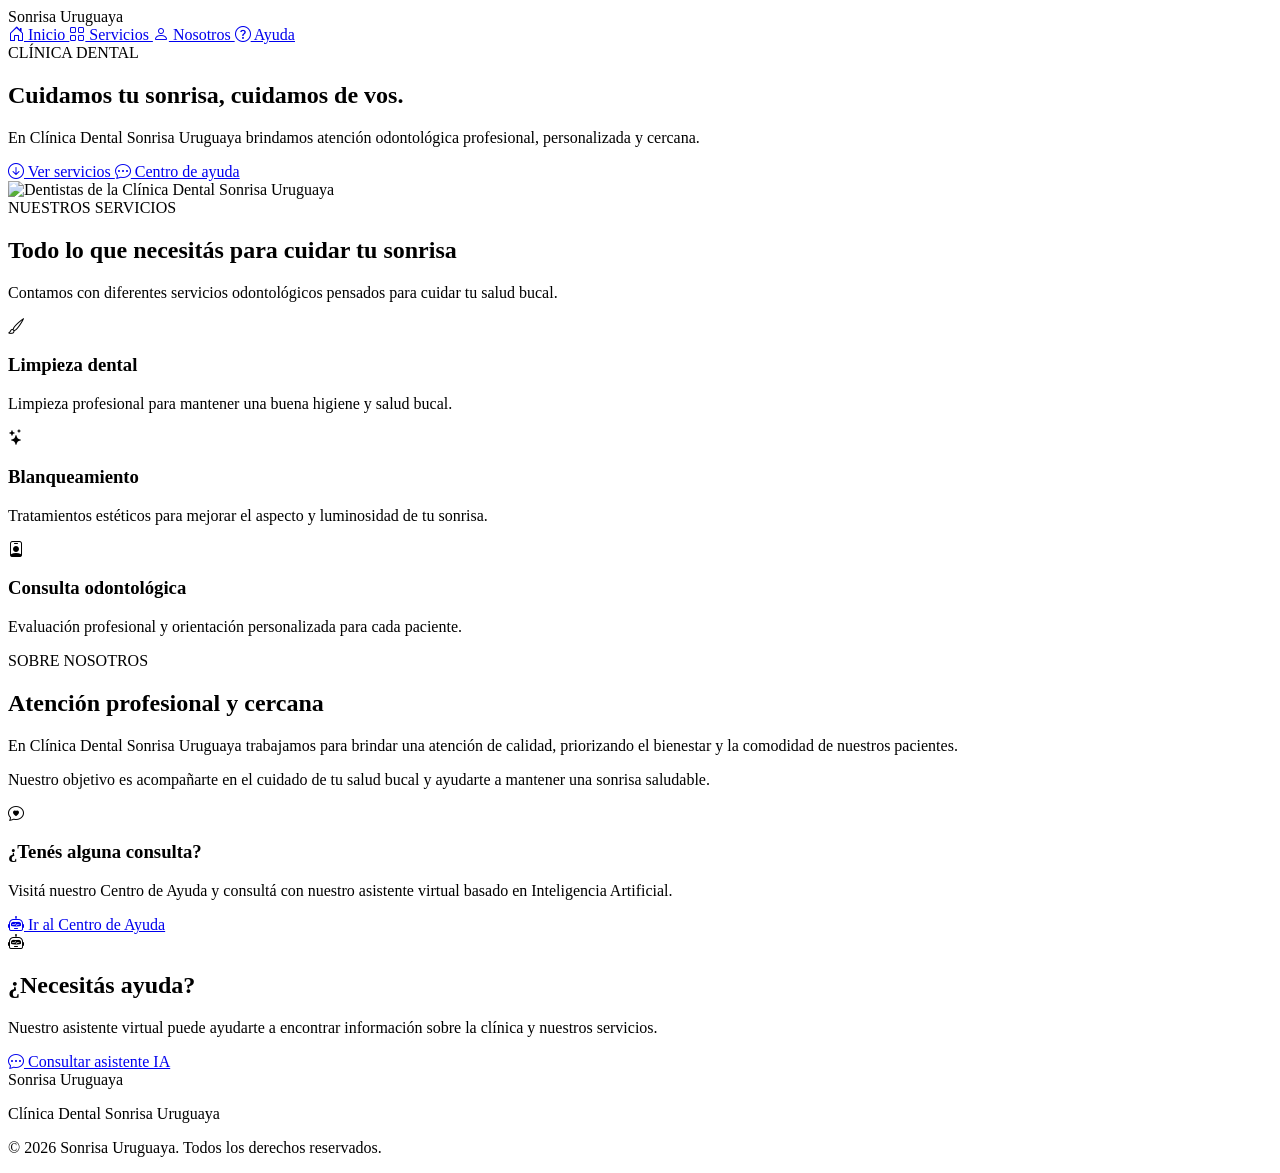
==== index.html @ 903807a9 "Add files via upload" ====
<!DOCTYPE html>

<html lang="es">
<head>
<meta charset="UTF-8">
<meta name="viewport" content="width=device-width, initial-scale=1.0">
<title>Clínica Dental Sonrisa Uruguaya</title>
<link rel="stylesheet" href="https://cdn.jsdelivr.net/npm/bootstrap-icons@1.11.3/font/bootstrap-icons.min.css">
<link rel="stylesheet" href="css/estilos.css">
</head>
<body>

<header class="header">
<div class="contenedor nav">
<div class="logo">
<i class="bi bi-tooth"></i>
<span>Sonrisa Uruguaya</span>
</div>

<nav>
<a href="index.html">
<i class="bi bi-house-door"></i>
Inicio
</a>

<a href="#servicios">
<i class="bi bi-grid"></i>
Servicios
</a>

<a href="#nosotros">
<i class="bi bi-person"></i>
Nosotros
</a>

<a href="ayuda.html">
<i class="bi bi-question-circle"></i>
Ayuda
</a>
</nav>
</div>
</header>

<main>

<section class="hero">
<div class="contenedor hero-contenido">

<div class="hero-texto">
<span class="etiqueta">CLÍNICA DENTAL</span>

<h1>Cuidamos tu sonrisa, <span>cuidamos de vos.</span></h1>

<p>En Clínica Dental Sonrisa Uruguaya brindamos atención odontológica profesional, personalizada y cercana.</p>

<div class="botones">
<a href="#servicios" class="boton principal">
<i class="bi bi-arrow-down-circle"></i>
Ver servicios
</a>

<a href="ayuda.html" class="boton secundario">
<i class="bi bi-chat-dots"></i>
Centro de ayuda
</a>
</div>
</div>

<div class="hero-imagen">
<img src="img/imagenDental.jpg" alt="Dentistas de la Clínica Dental Sonrisa Uruguaya">
</div>

</div>
</section>

<section id="servicios" class="seccion">
<div class="contenedor">

<div class="titulo-seccion">
<span class="etiqueta">NUESTROS SERVICIOS</span>

<h2>Todo lo que necesitás para cuidar tu sonrisa</h2>

<p>Contamos con diferentes servicios odontológicos pensados para cuidar tu salud bucal.</p>
</div>

<div class="tarjetas">

<article class="tarjeta">
<div class="icono">
<i class="bi bi-brush"></i>
</div>

<h3>Limpieza dental</h3>

<p>Limpieza profesional para mantener una buena higiene y salud bucal.</p>
</article>

<article class="tarjeta">
<div class="icono">
<i class="bi bi-stars"></i>
</div>

<h3>Blanqueamiento</h3>

<p>Tratamientos estéticos para mejorar el aspecto y luminosidad de tu sonrisa.</p>
</article>

<article class="tarjeta">
<div class="icono">
<i class="bi bi-person-badge"></i>
</div>

<h3>Consulta odontológica</h3>

<p>Evaluación profesional y orientación personalizada para cada paciente.</p>
</article>

</div>
</div>
</section>

<section id="nosotros" class="seccion nosotros">
<div class="contenedor nosotros-contenido">

<div>
<span class="etiqueta">SOBRE NOSOTROS</span>

<h2>Atención profesional y cercana</h2>

<p>En Clínica Dental Sonrisa Uruguaya trabajamos para brindar una atención de calidad, priorizando el bienestar y la comodidad de nuestros pacientes.</p>

<p>Nuestro objetivo es acompañarte en el cuidado de tu salud bucal y ayudarte a mantener una sonrisa saludable.</p>
</div>

<div class="info-box">

<div class="info-icon">
<i class="bi bi-chat-heart"></i>
</div>

<h3>¿Tenés alguna consulta?</h3>

<p>Visitá nuestro Centro de Ayuda y consultá con nuestro asistente virtual basado en Inteligencia Artificial.</p>

<a href="ayuda.html" class="boton principal">
<i class="bi bi-robot"></i>
Ir al Centro de Ayuda
</a>

</div>

</div>
</section>

<section class="cta">
<div class="contenedor">

<i class="bi bi-robot cta-icon"></i>

<h2>¿Necesitás ayuda?</h2>

<p>Nuestro asistente virtual puede ayudarte a encontrar información sobre la clínica y nuestros servicios.</p>

<a href="ayuda.html" class="boton blanco">
<i class="bi bi-chat-dots"></i>
Consultar asistente IA
</a>

</div>
</section>

</main>

<footer class="footer">
<div class="contenedor">

<div class="logo">
<i class="bi bi-tooth"></i>
<span>Sonrisa Uruguaya</span>
</div>

<p>Clínica Dental Sonrisa Uruguaya</p>

<p class="copyright">© 2026 Sonrisa Uruguaya. Todos los derechos reservados.</p>

</div>
</footer>

</body>
</html>
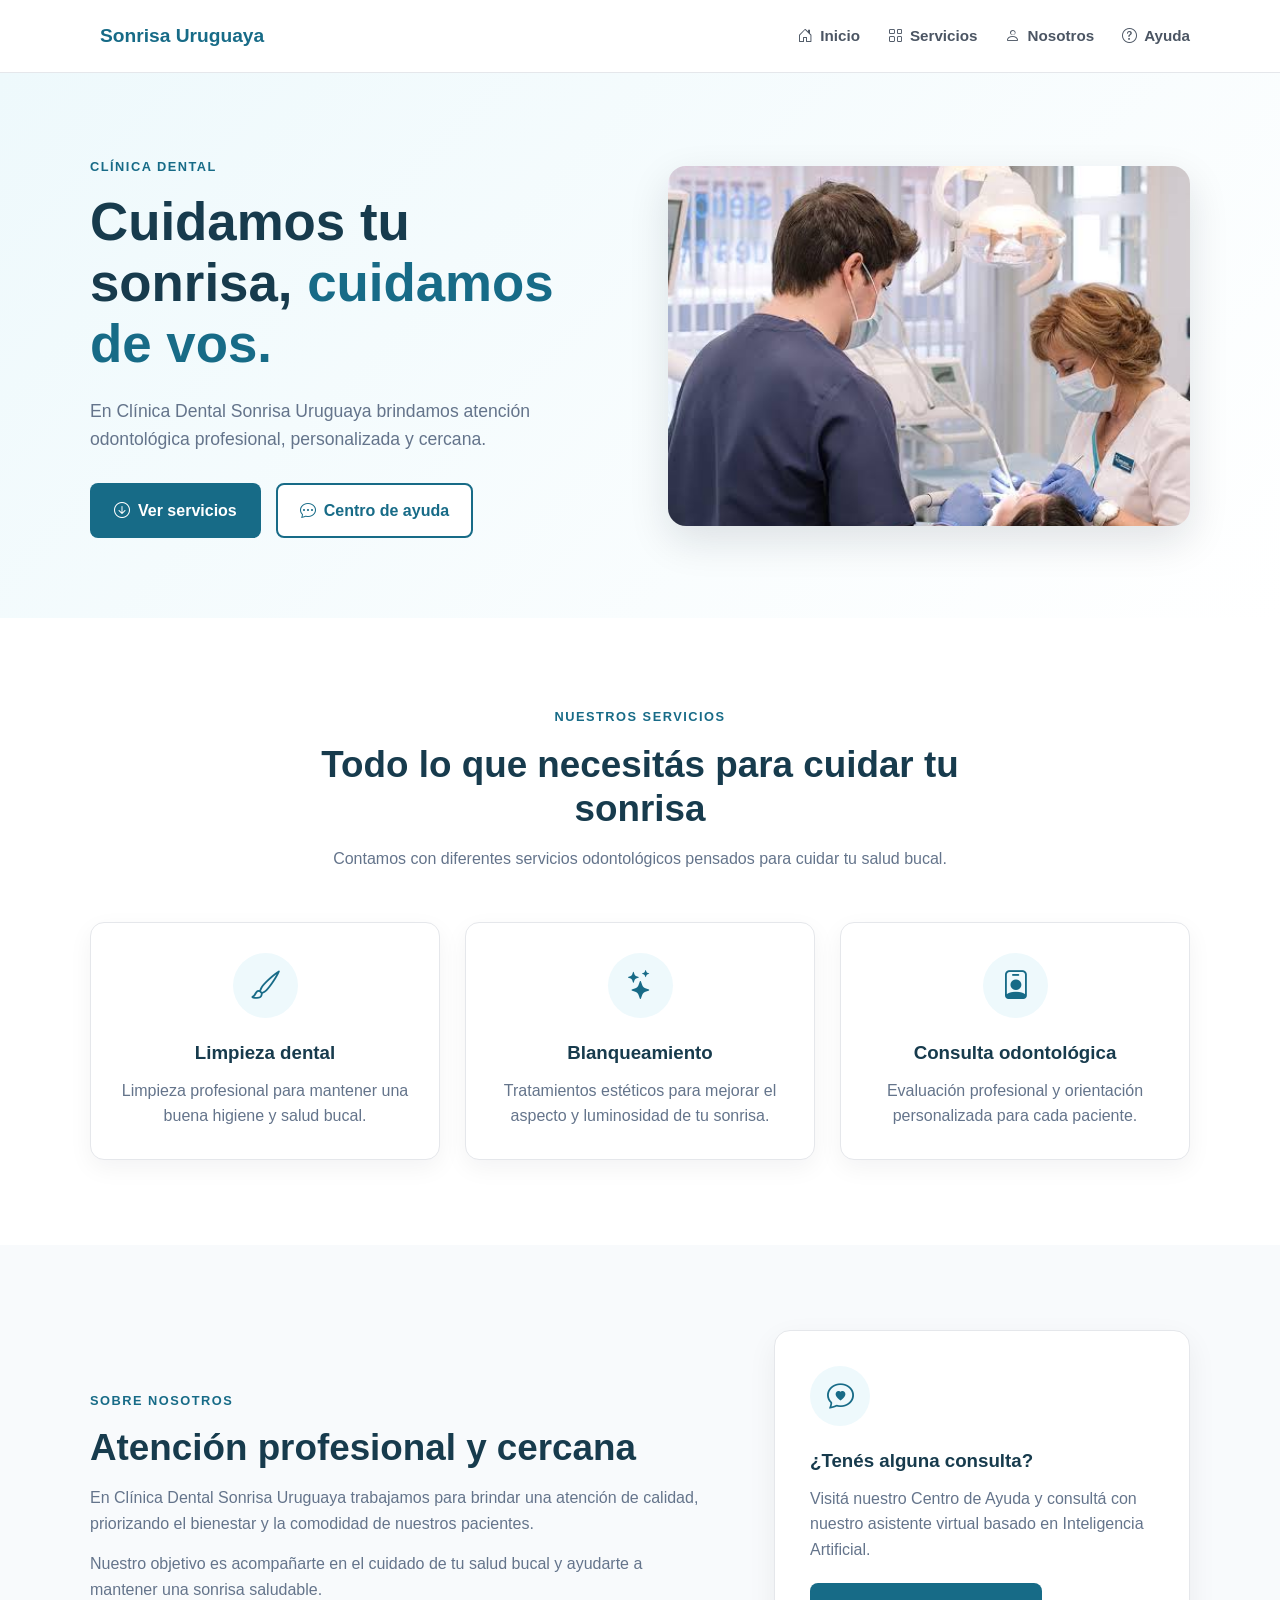
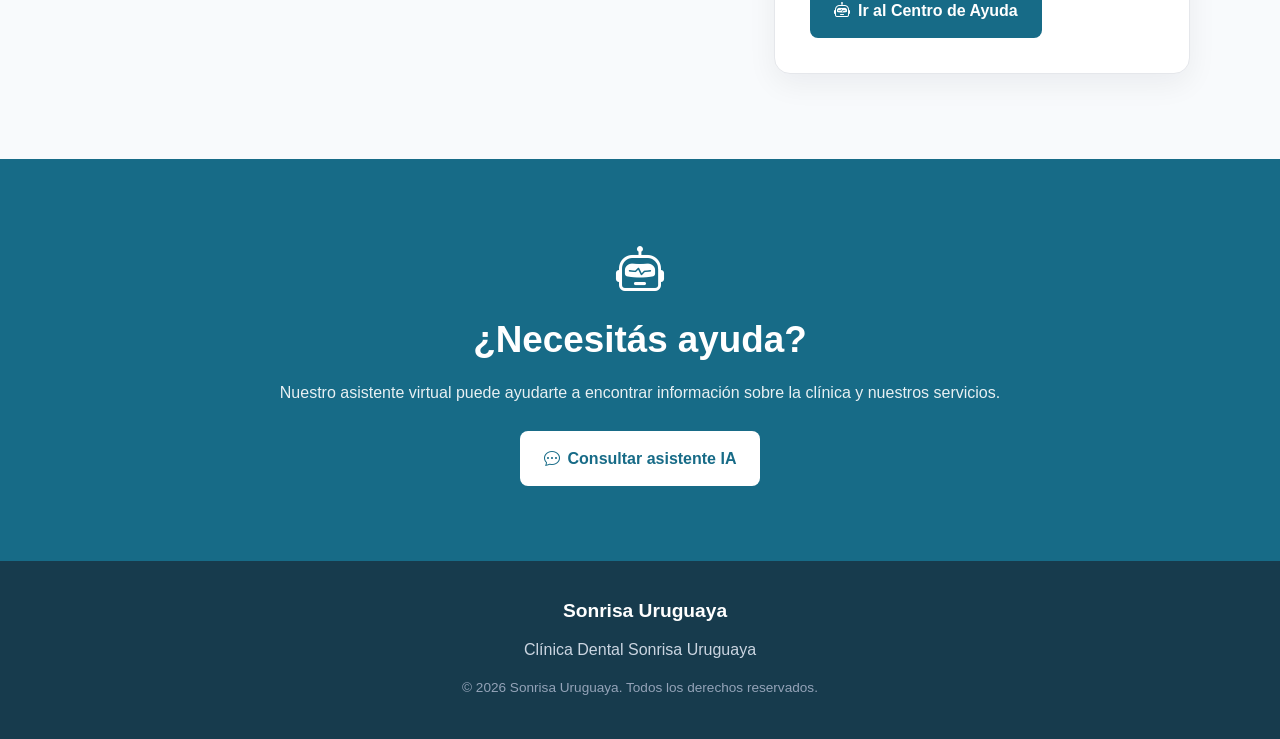
==== commit 32b9b73b: "subo nuevamente" ====
--- a/index.html
+++ b/index.html
@@ -1,191 +1,210 @@
-<!DOCTYPE html>
+<!doctype html>
 
 <html lang="es">
-<head>
-<meta charset="UTF-8">
-<meta name="viewport" content="width=device-width, initial-scale=1.0">
-<title>Clínica Dental Sonrisa Uruguaya</title>
-<link rel="stylesheet" href="https://cdn.jsdelivr.net/npm/bootstrap-icons@1.11.3/font/bootstrap-icons.min.css">
-<link rel="stylesheet" href="css/estilos.css">
-</head>
-<body>
-
-<header class="header">
-<div class="contenedor nav">
-<div class="logo">
-<i class="bi bi-tooth"></i>
-<span>Sonrisa Uruguaya</span>
-</div>
-
-<nav>
-<a href="index.html">
-<i class="bi bi-house-door"></i>
-Inicio
-</a>
-
-<a href="#servicios">
-<i class="bi bi-grid"></i>
-Servicios
-</a>
-
-<a href="#nosotros">
-<i class="bi bi-person"></i>
-Nosotros
-</a>
-
-<a href="ayuda.html">
-<i class="bi bi-question-circle"></i>
-Ayuda
-</a>
-</nav>
-</div>
-</header>
-
-<main>
-
-<section class="hero">
-<div class="contenedor hero-contenido">
-
-<div class="hero-texto">
-<span class="etiqueta">CLÍNICA DENTAL</span>
-
-<h1>Cuidamos tu sonrisa, <span>cuidamos de vos.</span></h1>
-
-<p>En Clínica Dental Sonrisa Uruguaya brindamos atención odontológica profesional, personalizada y cercana.</p>
-
-<div class="botones">
-<a href="#servicios" class="boton principal">
-<i class="bi bi-arrow-down-circle"></i>
-Ver servicios
-</a>
-
-<a href="ayuda.html" class="boton secundario">
-<i class="bi bi-chat-dots"></i>
-Centro de ayuda
-</a>
-</div>
-</div>
-
-<div class="hero-imagen">
-<img src="img/imagenDental.jpg" alt="Dentistas de la Clínica Dental Sonrisa Uruguaya">
-</div>
-
-</div>
-</section>
-
-<section id="servicios" class="seccion">
-<div class="contenedor">
-
-<div class="titulo-seccion">
-<span class="etiqueta">NUESTROS SERVICIOS</span>
-
-<h2>Todo lo que necesitás para cuidar tu sonrisa</h2>
-
-<p>Contamos con diferentes servicios odontológicos pensados para cuidar tu salud bucal.</p>
-</div>
-
-<div class="tarjetas">
-
-<article class="tarjeta">
-<div class="icono">
-<i class="bi bi-brush"></i>
-</div>
-
-<h3>Limpieza dental</h3>
-
-<p>Limpieza profesional para mantener una buena higiene y salud bucal.</p>
-</article>
-
-<article class="tarjeta">
-<div class="icono">
-<i class="bi bi-stars"></i>
-</div>
-
-<h3>Blanqueamiento</h3>
-
-<p>Tratamientos estéticos para mejorar el aspecto y luminosidad de tu sonrisa.</p>
-</article>
-
-<article class="tarjeta">
-<div class="icono">
-<i class="bi bi-person-badge"></i>
-</div>
-
-<h3>Consulta odontológica</h3>
-
-<p>Evaluación profesional y orientación personalizada para cada paciente.</p>
-</article>
-
-</div>
-</div>
-</section>
-
-<section id="nosotros" class="seccion nosotros">
-<div class="contenedor nosotros-contenido">
-
-<div>
-<span class="etiqueta">SOBRE NOSOTROS</span>
-
-<h2>Atención profesional y cercana</h2>
-
-<p>En Clínica Dental Sonrisa Uruguaya trabajamos para brindar una atención de calidad, priorizando el bienestar y la comodidad de nuestros pacientes.</p>
-
-<p>Nuestro objetivo es acompañarte en el cuidado de tu salud bucal y ayudarte a mantener una sonrisa saludable.</p>
-</div>
-
-<div class="info-box">
-
-<div class="info-icon">
-<i class="bi bi-chat-heart"></i>
-</div>
-
-<h3>¿Tenés alguna consulta?</h3>
-
-<p>Visitá nuestro Centro de Ayuda y consultá con nuestro asistente virtual basado en Inteligencia Artificial.</p>
-
-<a href="ayuda.html" class="boton principal">
-<i class="bi bi-robot"></i>
-Ir al Centro de Ayuda
-</a>
-
-</div>
-
-</div>
-</section>
-
-<section class="cta">
-<div class="contenedor">
-
-<i class="bi bi-robot cta-icon"></i>
-
-<h2>¿Necesitás ayuda?</h2>
-
-<p>Nuestro asistente virtual puede ayudarte a encontrar información sobre la clínica y nuestros servicios.</p>
-
-<a href="ayuda.html" class="boton blanco">
-<i class="bi bi-chat-dots"></i>
-Consultar asistente IA
-</a>
-
-</div>
-</section>
-
-</main>
-
-<footer class="footer">
-<div class="contenedor">
-
-<div class="logo">
-<i class="bi bi-tooth"></i>
-<span>Sonrisa Uruguaya</span>
-</div>
-
-<p>Clínica Dental Sonrisa Uruguaya</p>
-
-<p class="copyright">© 2026 Sonrisa Uruguaya. Todos los derechos reservados.</p>
-
-</div>
-</footer>
-
-</body>
+  <head>
+    <meta charset="UTF-8" />
+    <meta name="viewport" content="width=device-width, initial-scale=1.0" />
+    <title>Clínica Dental Sonrisa Uruguaya</title>
+    <link
+      rel="stylesheet"
+      href="https://cdn.jsdelivr.net/npm/bootstrap-icons@1.11.3/font/bootstrap-icons.min.css"
+    />
+    <link rel="stylesheet" href="css/estilos.css" />
+  </head>
+  <body>
+    <header class="header">
+      <div class="contenedor nav">
+        <div class="logo">
+          <i class="bi bi-tooth"></i>
+          <span>Sonrisa Uruguaya</span>
+        </div>
+
+        <nav>
+          <a href="index.html">
+            <i class="bi bi-house-door"></i>
+            Inicio
+          </a>
+
+          <a href="#servicios">
+            <i class="bi bi-grid"></i>
+            Servicios
+          </a>
+
+          <a href="#nosotros">
+            <i class="bi bi-person"></i>
+            Nosotros
+          </a>
+
+          <a href="ayuda.html">
+            <i class="bi bi-question-circle"></i>
+            Ayuda
+          </a>
+        </nav>
+      </div>
+    </header>
+
+    <main>
+      <section class="hero">
+        <div class="contenedor hero-contenido">
+          <div class="hero-texto">
+            <span class="etiqueta">CLÍNICA DENTAL</span>
+
+            <h1>Cuidamos tu sonrisa, <span>cuidamos de vos.</span></h1>
+
+            <p>
+              En Clínica Dental Sonrisa Uruguaya brindamos atención odontológica
+              profesional, personalizada y cercana.
+            </p>
+
+            <div class="botones">
+              <a href="#servicios" class="boton principal">
+                <i class="bi bi-arrow-down-circle"></i>
+                Ver servicios
+              </a>
+
+              <a href="ayuda.html" class="boton secundario">
+                <i class="bi bi-chat-dots"></i>
+                Centro de ayuda
+              </a>
+            </div>
+          </div>
+
+          <div class="hero-imagen">
+            <img
+              src="img/imagenDental.jpg"
+              alt="Dentistas de la Clínica Dental Sonrisa Uruguaya"
+            />
+          </div>
+        </div>
+      </section>
+
+      <section id="servicios" class="seccion">
+        <div class="contenedor">
+          <div class="titulo-seccion">
+            <span class="etiqueta">NUESTROS SERVICIOS</span>
+
+            <h2>Todo lo que necesitás para cuidar tu sonrisa</h2>
+
+            <p>
+              Contamos con diferentes servicios odontológicos pensados para
+              cuidar tu salud bucal.
+            </p>
+          </div>
+
+          <div class="tarjetas">
+            <article class="tarjeta">
+              <div class="icono">
+                <i class="bi bi-brush"></i>
+              </div>
+
+              <h3>Limpieza dental</h3>
+
+              <p>
+                Limpieza profesional para mantener una buena higiene y salud
+                bucal.
+              </p>
+            </article>
+
+            <article class="tarjeta">
+              <div class="icono">
+                <i class="bi bi-stars"></i>
+              </div>
+
+              <h3>Blanqueamiento</h3>
+
+              <p>
+                Tratamientos estéticos para mejorar el aspecto y luminosidad de
+                tu sonrisa.
+              </p>
+            </article>
+
+            <article class="tarjeta">
+              <div class="icono">
+                <i class="bi bi-person-badge"></i>
+              </div>
+
+              <h3>Consulta odontológica</h3>
+
+              <p>
+                Evaluación profesional y orientación personalizada para cada
+                paciente.
+              </p>
+            </article>
+          </div>
+        </div>
+      </section>
+
+      <section id="nosotros" class="seccion nosotros">
+        <div class="contenedor nosotros-contenido">
+          <div>
+            <span class="etiqueta">SOBRE NOSOTROS</span>
+
+            <h2>Atención profesional y cercana</h2>
+
+            <p>
+              En Clínica Dental Sonrisa Uruguaya trabajamos para brindar una
+              atención de calidad, priorizando el bienestar y la comodidad de
+              nuestros pacientes.
+            </p>
+
+            <p>
+              Nuestro objetivo es acompañarte en el cuidado de tu salud bucal y
+              ayudarte a mantener una sonrisa saludable.
+            </p>
+          </div>
+
+          <div class="info-box">
+            <div class="info-icon">
+              <i class="bi bi-chat-heart"></i>
+            </div>
+
+            <h3>¿Tenés alguna consulta?</h3>
+
+            <p>
+              Visitá nuestro Centro de Ayuda y consultá con nuestro asistente
+              virtual basado en Inteligencia Artificial.
+            </p>
+
+            <a href="ayuda.html" class="boton principal">
+              <i class="bi bi-robot"></i>
+              Ir al Centro de Ayuda
+            </a>
+          </div>
+        </div>
+      </section>
+
+      <section class="cta">
+        <div class="contenedor">
+          <i class="bi bi-robot cta-icon"></i>
+
+          <h2>¿Necesitás ayuda?</h2>
+
+          <p>
+            Nuestro asistente virtual puede ayudarte a encontrar información
+            sobre la clínica y nuestros servicios.
+          </p>
+
+          <a href="ayuda.html" class="boton blanco">
+            <i class="bi bi-chat-dots"></i>
+            Consultar asistente IA
+          </a>
+        </div>
+      </section>
+    </main>
+
+    <footer class="footer">
+      <div class="contenedor">
+        <div class="logo">
+          <i class="bi bi-tooth"></i>
+          <span>Sonrisa Uruguaya</span>
+        </div>
+
+        <p>Clínica Dental Sonrisa Uruguaya</p>
+
+        <p class="copyright">
+          © 2026 Sonrisa Uruguaya. Todos los derechos reservados.
+        </p>
+      </div>
+    </footer>
+  </body>
 </html>
--- a/css/estilos.css
+++ b/css/estilos.css
@@ -0,0 +1,549 @@
+* {
+  margin: 0;
+  padding: 0;
+  box-sizing: border-box;
+  }
+
+html {
+scroll-behavior: smooth;
+}
+
+body {
+font-family: Arial, Helvetica, sans-serif;
+background: #ffffff;
+color: #1f2937;
+line-height: 1.6;
+}
+
+.contenedor {
+width: 90%;
+max-width: 1100px;
+margin: 0 auto;
+}
+
+.header {
+background: #ffffff;
+border-bottom: 1px solid #e5e7eb;
+position: sticky;
+top: 0;
+z-index: 1000;
+}
+
+.nav {
+min-height: 72px;
+display: flex;
+align-items: center;
+justify-content: space-between;
+gap: 30px;
+}
+
+.logo {
+display: flex;
+align-items: center;
+gap: 10px;
+color: #176b87;
+font-size: 1.2rem;
+font-weight: 700;
+}
+
+.logo i {
+font-size: 1.7rem;
+}
+
+.nav nav {
+display: flex;
+align-items: center;
+gap: 28px;
+}
+
+.nav a {
+color: #4b5563;
+text-decoration: none;
+font-size: 0.95rem;
+font-weight: 600;
+display: flex;
+align-items: center;
+gap: 7px;
+transition: 0.3s;
+}
+
+.nav a:hover,
+.nav a.activo {
+color: #176b87;
+}
+
+.hero {
+background: linear-gradient(135deg, #eef9fc 0%, #ffffff 100%);
+padding: 80px 0;
+}
+
+.hero-contenido {
+display: grid;
+grid-template-columns: 1fr 1fr;
+align-items: center;
+gap: 55px;
+}
+
+.hero-texto {
+max-width: 600px;
+}
+
+.etiqueta {
+display: inline-block;
+color: #176b87;
+font-size: 0.8rem;
+font-weight: 700;
+letter-spacing: 1.5px;
+margin-bottom: 15px;
+}
+
+.hero h1 {
+font-size: 3.3rem;
+line-height: 1.15;
+color: #173b4d;
+margin-bottom: 22px;
+}
+
+.hero h1 span {
+color: #176b87;
+}
+
+.hero p {
+max-width: 600px;
+font-size: 1.1rem;
+color: #64748b;
+margin-bottom: 30px;
+}
+
+.hero-imagen {
+width: 100%;
+height: 360px;
+overflow: hidden;
+border-radius: 18px;
+box-shadow: 0 15px 40px rgba(15, 23, 42, 0.12);
+}
+
+.hero-imagen img {
+width: 100%;
+height: 100%;
+object-fit: cover;
+display: block;
+}
+
+.botones {
+display: flex;
+flex-wrap: wrap;
+gap: 15px;
+}
+
+.boton {
+display: inline-flex;
+align-items: center;
+justify-content: center;
+gap: 8px;
+padding: 13px 22px;
+border-radius: 8px;
+text-decoration: none;
+font-weight: 700;
+transition: 0.3s;
+border: 2px solid transparent;
+}
+
+.boton.principal {
+background: #176b87;
+color: #ffffff;
+}
+
+.boton.principal:hover {
+background: #12566d;
+transform: translateY(-2px);
+}
+
+.boton.secundario {
+background: #ffffff;
+color: #176b87;
+border-color: #176b87;
+}
+
+.boton.secundario:hover {
+background: #eef9fc;
+}
+
+.boton.blanco {
+background: #ffffff;
+color: #176b87;
+}
+
+.seccion {
+padding: 85px 0;
+}
+
+.titulo-seccion {
+text-align: center;
+max-width: 750px;
+margin: 0 auto 50px;
+}
+
+.titulo-seccion h2,
+.nosotros h2,
+.chat-texto h2 {
+color: #173b4d;
+font-size: 2.3rem;
+line-height: 1.2;
+margin-bottom: 15px;
+}
+
+.titulo-seccion p {
+color: #64748b;
+}
+
+.tarjetas {
+display: grid;
+grid-template-columns: repeat(3, 1fr);
+gap: 25px;
+}
+
+.tarjeta {
+background: #ffffff;
+border: 1px solid #e5e7eb;
+border-radius: 14px;
+padding: 30px;
+text-align: center;
+box-shadow: 0 8px 25px rgba(15, 23, 42, 0.05);
+transition: 0.3s;
+}
+
+.tarjeta:hover {
+transform: translateY(-5px);
+box-shadow: 0 15px 35px rgba(15, 23, 42, 0.09);
+}
+
+.tarjeta .icono {
+width: 65px;
+height: 65px;
+margin: 0 auto 20px;
+border-radius: 50%;
+background: #eef9fc;
+color: #176b87;
+display: flex;
+align-items: center;
+justify-content: center;
+}
+
+.tarjeta .icono i {
+font-size: 1.8rem;
+}
+
+.tarjeta h3 {
+color: #173b4d;
+margin-bottom: 10px;
+}
+
+.tarjeta p {
+color: #64748b;
+}
+
+.nosotros {
+background: #f8fafc;
+}
+
+.nosotros-contenido {
+display: grid;
+grid-template-columns: 1.2fr 0.8fr;
+gap: 60px;
+align-items: center;
+}
+
+.nosotros p {
+color: #64748b;
+margin-bottom: 15px;
+}
+
+.info-box {
+background: #ffffff;
+border-radius: 16px;
+padding: 35px;
+border: 1px solid #e5e7eb;
+box-shadow: 0 10px 30px rgba(15, 23, 42, 0.06);
+}
+
+.info-icon {
+width: 60px;
+height: 60px;
+border-radius: 50%;
+background: #eef9fc;
+color: #176b87;
+display: flex;
+align-items: center;
+justify-content: center;
+margin-bottom: 20px;
+}
+
+.info-icon i {
+font-size: 1.7rem;
+}
+
+.info-box h3 {
+color: #173b4d;
+margin-bottom: 10px;
+}
+
+.info-box p {
+color: #64748b;
+margin-bottom: 20px;
+}
+
+.help-hero {
+background: linear-gradient(135deg, #eef9fc 0%, #ffffff 100%);
+text-align: center;
+padding: 75px 0;
+}
+
+.help-icon {
+display: block;
+color: #176b87;
+font-size: 3.5rem;
+margin-bottom: 20px;
+}
+
+.help-hero h1 {
+color: #173b4d;
+font-size: 2.8rem;
+margin-bottom: 15px;
+}
+
+.help-hero p {
+max-width: 700px;
+margin: 0 auto;
+color: #64748b;
+font-size: 1.05rem;
+}
+
+.faq {
+max-width: 850px;
+margin: 0 auto;
+}
+
+.faq details {
+background: #ffffff;
+border: 1px solid #e5e7eb;
+border-radius: 10px;
+margin-bottom: 15px;
+overflow: hidden;
+}
+
+.faq summary {
+cursor: pointer;
+list-style: none;
+padding: 20px 25px;
+color: #173b4d;
+font-weight: 700;
+display: flex;
+align-items: center;
+gap: 12px;
+}
+
+.faq summary::-webkit-details-marker {
+display: none;
+}
+
+.faq summary i {
+color: #176b87;
+font-size: 1.2rem;
+}
+
+.faq details[open] summary i {
+transform: rotate(45deg);
+}
+
+.faq p {
+padding: 0 25px 20px 58px;
+color: #64748b;
+}
+
+.chat-section {
+background: #f8fafc;
+padding: 85px 0;
+}
+
+.chat-contenido {
+display: grid;
+grid-template-columns: 1.2fr 0.8fr;
+gap: 60px;
+align-items: center;
+}
+
+.chat-texto p {
+color: #64748b;
+margin-bottom: 15px;
+}
+
+.chat-beneficios {
+margin-top: 25px;
+display: flex;
+flex-direction: column;
+gap: 12px;
+}
+
+.chat-beneficios div {
+display: flex;
+align-items: center;
+gap: 10px;
+color: #334155;
+font-weight: 600;
+}
+
+.chat-beneficios i {
+color: #176b87;
+}
+
+.chat-card {
+background: #ffffff;
+border-radius: 16px;
+padding: 40px 30px;
+text-align: center;
+border: 1px solid #e5e7eb;
+box-shadow: 0 10px 30px rgba(15, 23, 42, 0.07);
+}
+
+.chat-card-icon {
+width: 75px;
+height: 75px;
+margin: 0 auto 20px;
+border-radius: 50%;
+background: #176b87;
+color: #ffffff;
+display: flex;
+align-items: center;
+justify-content: center;
+}
+
+.chat-card-icon i {
+font-size: 2rem;
+}
+
+.chat-card h3 {
+color: #173b4d;
+margin-bottom: 10px;
+}
+
+.chat-card p {
+color: #64748b;
+margin-bottom: 20px;
+}
+
+.chat-status {
+display: inline-flex;
+align-items: center;
+gap: 7px;
+color: #176b87;
+font-size: 0.9rem;
+font-weight: 700;
+}
+
+.chat-status i {
+font-size: 0.55rem;
+}
+
+.cta {
+background: #176b87;
+color: #ffffff;
+text-align: center;
+padding: 75px 0;
+}
+
+.cta-icon {
+font-size: 3rem;
+margin-bottom: 15px;
+}
+
+.cta h2 {
+font-size: 2.3rem;
+margin-bottom: 10px;
+}
+
+.cta p {
+margin-bottom: 25px;
+opacity: 0.9;
+}
+
+.footer {
+background: #173b4d;
+color: #ffffff;
+padding: 35px 0;
+text-align: center;
+}
+
+.footer .logo {
+justify-content: center;
+color: #ffffff;
+margin-bottom: 10px;
+}
+
+.footer p {
+color: #cbd5e1;
+margin-bottom: 5px;
+}
+
+.footer .copyright {
+font-size: 0.85rem;
+margin-top: 15px;
+color: #94a3b8;
+}
+
+@media (max-width: 800px) {
+.nav {
+flex-direction: column;
+padding: 18px 0;
+}
+
+.nav nav {
+    flex-wrap: wrap;
+    justify-content: center;
+    gap: 15px;
+}
+
+.hero {
+    padding: 60px 0;
+}
+
+.hero-contenido {
+    grid-template-columns: 1fr;
+    gap: 40px;
+}
+
+.hero h1 {
+    font-size: 2.5rem;
+}
+
+.hero-imagen {
+    height: 280px;
+}
+
+.tarjetas {
+    grid-template-columns: 1fr;
+}
+
+.nosotros-contenido,
+.chat-contenido {
+    grid-template-columns: 1fr;
+    gap: 40px;
+}
+
+.titulo-seccion h2,
+.nosotros h2,
+.chat-texto h2 {
+    font-size: 2rem;
+}
+
+.help-hero h1 {
+    font-size: 2.3rem;
+}
+
+.seccion,
+.chat-section {
+    padding: 65px 0;
+}
+
+
+}
